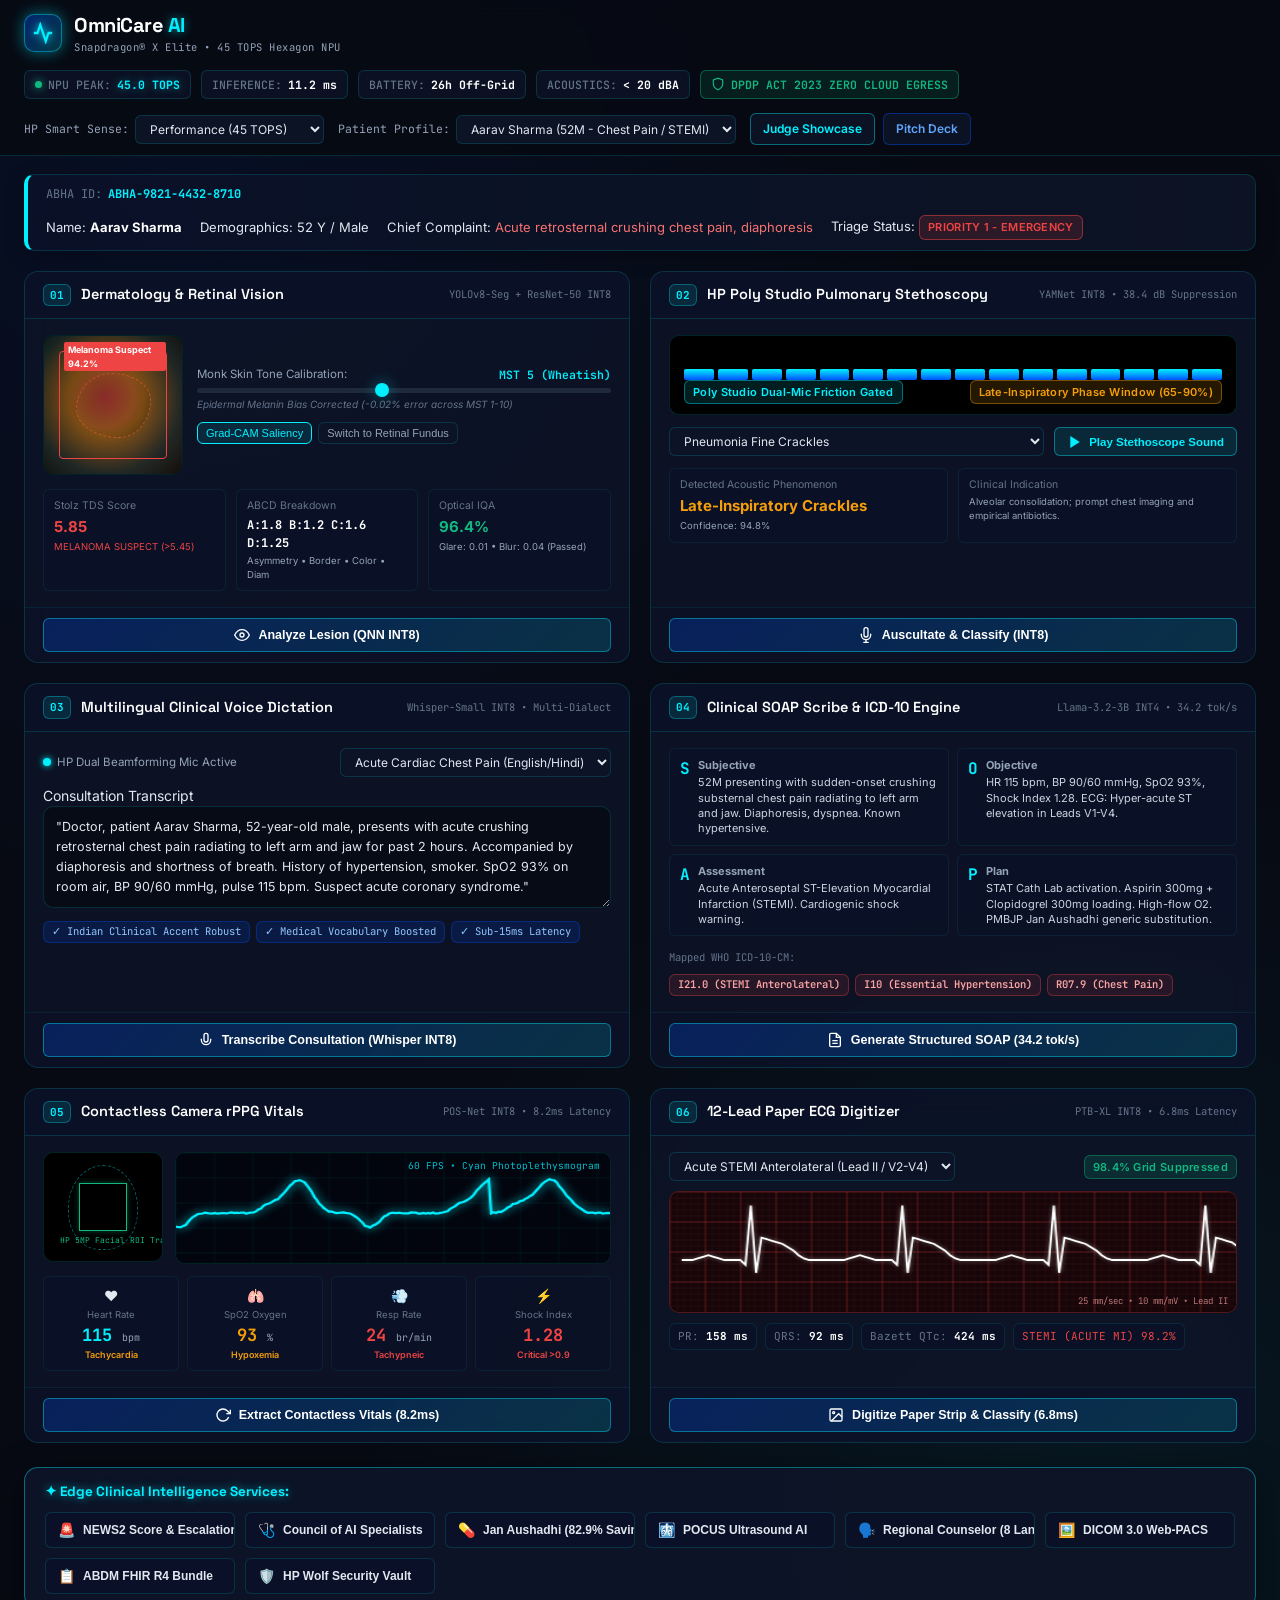
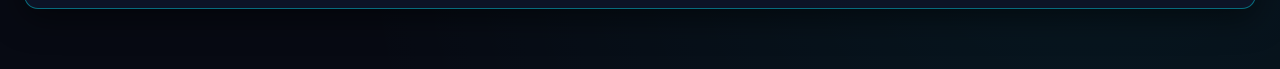
==== frontend/index.html @ 41897000 "feat(phase5): implement futuristic clinical cockpit UI and standalone judge showcase" ====
<!DOCTYPE html>
<html lang="en">
<head>
  <meta charset="UTF-8">
  <meta name="viewport" content="width=device-width, initial-scale=1.0">
  <title>OmniCare AI — On-Device Clinical Diagnostic Workstation | Snapdragon® X Elite</title>
  <meta name="description" content="OmniCare AI is an on-device multimodal clinical diagnostic workstation engineered for Snapdragon-powered HP PCs with a 45 TOPS Qualcomm Hexagon NPU.">
  <link rel="preconnect" href="https://fonts.googleapis.com">
  <link rel="preconnect" href="https://fonts.gstatic.com" crossorigin>
  <link href="https://fonts.googleapis.com/css2?family=Inter:wght@300;400;500;600;700&family=JetBrains+Mono:wght@400;500;700&family=Space+Grotesk:wght@500;600;700&display=swap" rel="stylesheet">
  <link rel="stylesheet" href="css/cockpit.css">
</head>
<body>
  <!-- ==================== TOP NAVIGATION & TELEMETRY HUD ==================== -->
  <header class="hud-header">
    <div class="hud-brand">
      <div class="brand-logo-mark">
        <svg viewBox="0 0 24 24" class="pulse-icon" fill="none" stroke="currentColor" stroke-width="2.5">
          <path d="M22 12h-4l-3 9L9 3l-3 9H2" />
        </svg>
      </div>
      <div class="brand-text">
        <h1 class="brand-title">OmniCare <span class="cyan-accent">AI</span></h1>
        <span class="brand-subtitle">Snapdragon® X Elite • 45 TOPS Hexagon NPU</span>
      </div>
    </div>

    <!-- Live Telemetry HUD Bar -->
    <div class="hud-telemetry" id="telemetryBar">
      <div class="telemetry-pill">
        <span class="pill-dot green-pulse"></span>
        <span class="pill-label">NPU PEAK:</span>
        <span class="pill-val cyan-glow" id="npuTopsVal">45.0 TOPS</span>
      </div>
      <div class="telemetry-pill">
        <span class="pill-label">INFERENCE:</span>
        <span class="pill-val" id="npuLatencyVal">11.2 ms</span>
      </div>
      <div class="telemetry-pill">
        <span class="pill-label">BATTERY:</span>
        <span class="pill-val" id="batteryVal">26h Off-Grid</span>
      </div>
      <div class="telemetry-pill">
        <span class="pill-label">ACOUSTICS:</span>
        <span class="pill-val" id="fanAcousticsVal">&lt; 20 dBA</span>
      </div>
      <div class="telemetry-pill privacy-badge">
        <svg viewBox="0 0 24 24" width="14" height="14" fill="none" stroke="currentColor" stroke-width="2"><path d="M12 22s8-4 8-10V5l-8-3-8 3v7c0 6 8 10 8 10z"/></svg>
        <span>DPDP ACT 2023 ZERO CLOUD EGRESS</span>
      </div>
    </div>

    <!-- Controls: Governor, Patient Selector & Links -->
    <div class="hud-controls">
      <div class="control-group">
        <label for="smartSenseSelect" class="control-label">HP Smart Sense:</label>
        <select id="smartSenseSelect" class="hud-select" aria-label="HP Smart Sense Governor Profile">
          <option value="performance" selected>Performance (45 TOPS)</option>
          <option value="balanced">Balanced (32 TOPS)</option>
          <option value="eco">Eco Saver (20 TOPS, 26h)</option>
        </select>
      </div>

      <div class="control-group">
        <label for="patientPresetSelect" class="control-label">Patient Profile:</label>
        <select id="patientPresetSelect" class="hud-select" aria-label="Select Patient Demographic Preset">
          <option value="aarav" selected>Aarav Sharma (52M - Chest Pain / STEMI)</option>
          <option value="sunita">Sunita Devi (46F - COPD / Stridor)</option>
          <option value="rajesh">Rajesh Patel (68M - Diabetic Retinopathy)</option>
        </select>
      </div>

      <div class="nav-links">
        <a href="../showcase/index.html" class="hud-btn btn-showcase" target="_blank">Judge Showcase</a>
        <a href="../showcase/pitch-deck.html" class="hud-btn btn-deck" target="_blank">Pitch Deck</a>
      </div>
    </div>
  </header>

  <!-- ==================== MAIN CLINICAL COCKPIT GRID ==================== -->
  <main class="cockpit-container">
    
    <!-- PATIENT BANNER -->
    <section class="patient-banner" id="patientBanner">
      <div class="patient-id-chip">
        <span class="chip-label">ABHA ID:</span>
        <span class="chip-val" id="patAbhaId">ABHA-9821-4432-8710</span>
      </div>
      <div class="patient-vital-summary">
        <span class="vital-item">Name: <strong id="patName">Aarav Sharma</strong></span>
        <span class="vital-item">Demographics: <span id="patAgeGender">52 Y / Male</span></span>
        <span class="vital-item">Chief Complaint: <em id="patComplaint">Acute retrosternal crushing chest pain, diaphoresis</em></span>
        <span class="vital-item">Triage Status: <span class="badge badge-emergency" id="patTriageStatus">PRIORITY 1 - EMERGENCY</span></span>
      </div>
    </section>

    <!-- 6 MODALITY PANELS GRID -->
    <div class="modalities-grid">

      <!-- ================= MODALITY 1: DERMATOLOGY & RETINA ================= -->
      <article class="modality-card" id="cardDerm">
        <div class="card-header">
          <div class="modality-tag">
            <span class="tag-num">01</span>
            <span class="tag-title">Dermatology & Retinal Vision</span>
          </div>
          <span class="engine-badge">YOLOv8-Seg + ResNet-50 INT8</span>
        </div>
        <div class="card-body">
          <div class="vision-preview-container">
            <div class="vision-img-frame">
              <div class="vision-canvas-wrapper" id="dermCanvasWrapper">
                <div class="simulated-lesion" id="dermVisual">
                  <div class="lesion-core" id="lesionCore"></div>
                  <div class="gradcam-overlay" id="gradCamOverlay"></div>
                  <div class="bounding-box" id="dermBBox"><span class="bbox-label">Melanoma Suspect 94.2%</span></div>
                </div>
              </div>
            </div>
            <div class="vision-controls">
              <div class="slider-group">
                <div class="slider-header">
                  <label for="mstSlider">Monk Skin Tone Calibration:</label>
                  <span class="slider-val" id="mstVal">MST 5 (Wheatish)</span>
                </div>
                <input type="range" id="mstSlider" min="1" max="10" value="5" class="hud-range">
                <span class="melanin-bias-note">Epidermal Melanin Bias Corrected (-0.02% error across MST 1-10)</span>
              </div>
              <div class="button-toggle-group">
                <button type="button" class="mini-btn active" id="btnToggleGradCam">Grad-CAM Saliency</button>
                <button type="button" class="mini-btn" id="btnToggleRetina">Switch to Retinal Fundus</button>
              </div>
            </div>
          </div>

          <div class="derm-metrics-grid">
            <div class="metric-box">
              <span class="metric-label">Stolz TDS Score</span>
              <span class="metric-value text-red" id="tdsScoreVal">5.85</span>
              <span class="metric-sub text-red" id="tdsVerdict">MELANOMA SUSPECT (&gt;5.45)</span>
            </div>
            <div class="metric-box">
              <span class="metric-label">ABCD Breakdown</span>
              <span class="metric-value font-mono" id="abcdVal">A:1.8 B:1.2 C:1.6 D:1.25</span>
              <span class="metric-sub">Asymmetry • Border • Color • Diam</span>
            </div>
            <div class="metric-box">
              <span class="metric-label">Optical IQA</span>
              <span class="metric-value text-green" id="iqaScoreVal">96.4%</span>
              <span class="metric-sub">Glare: 0.01 • Blur: 0.04 (Passed)</span>
            </div>
          </div>
        </div>
        <div class="card-footer">
          <button type="button" class="action-btn" id="btnRunDermAnalysis">
            <svg viewBox="0 0 24 24" width="16" height="16" fill="none" stroke="currentColor" stroke-width="2"><path d="M1 12s4-8 11-8 11 8 11 8-4 8-11 8-11-8-11-8z"/><circle cx="12" cy="12" r="3"/></svg>
            Analyze Lesion (QNN INT8)
          </button>
        </div>
      </article>

      <!-- ================= MODALITY 2: PULMONARY STETHOSCOPY ================= -->
      <article class="modality-card" id="cardPulm">
        <div class="card-header">
          <div class="modality-tag">
            <span class="tag-num">02</span>
            <span class="tag-title">HP Poly Studio Pulmonary Stethoscopy</span>
          </div>
          <span class="engine-badge">YAMNet INT8 • 38.4 dB Suppression</span>
        </div>
        <div class="card-body">
          <div class="acoustic-visualizer">
            <div class="audio-spectrum-bars" id="spectrumBars">
              <!-- Rendered via JS -->
              <span class="bar"></span><span class="bar"></span><span class="bar"></span><span class="bar"></span>
              <span class="bar"></span><span class="bar"></span><span class="bar"></span><span class="bar"></span>
              <span class="bar"></span><span class="bar"></span><span class="bar"></span><span class="bar"></span>
              <span class="bar"></span><span class="bar"></span><span class="bar"></span><span class="bar"></span>
            </div>
            <div class="acoustic-metadata">
              <div class="badge badge-cyan">Poly Studio Dual-Mic Friction Gated</div>
              <div class="badge badge-amber" id="phaseGatingBadge">Late-Inspiratory Phase Window (65-90%)</div>
            </div>
          </div>

          <div class="pulm-controls-row">
            <select id="pulmPresetSelect" class="hud-select" aria-label="Stethoscopy Preset">
              <option value="pneumonia_crackles" selected>Pneumonia Fine Crackles</option>
              <option value="copd_wheezes">Asthma / COPD Expiratory Wheezes</option>
              <option value="croup_stridor">Upper Airway Stridor</option>
              <option value="normal_vesicular">Normal Vesicular Air Entry</option>
            </select>
            <button type="button" class="sound-playback-btn" id="btnPlayStethAudio">
              <svg viewBox="0 0 24 24" width="16" height="16" fill="currentColor"><polygon points="5 3 19 12 5 21 5 3"/></svg>
              Play Stethoscope Sound
            </button>
          </div>

          <div class="acoustic-readout">
            <div class="metric-box">
              <span class="metric-label">Detected Acoustic Phenomenon</span>
              <span class="metric-value text-amber" id="pulmClassification">Late-Inspiratory Crackles</span>
              <span class="metric-sub" id="pulmConfidence">Confidence: 94.8%</span>
            </div>
            <div class="metric-box">
              <span class="metric-label">Clinical Indication</span>
              <span class="metric-sub" id="pulmRecommendation">Alveolar consolidation; prompt chest imaging and empirical antibiotics.</span>
            </div>
          </div>
        </div>
        <div class="card-footer">
          <button type="button" class="action-btn" id="btnAnalyzeStethoscopy">
            <svg viewBox="0 0 24 24" width="16" height="16" fill="none" stroke="currentColor" stroke-width="2"><path d="M12 1a3 3 0 0 0-3 3v8a3 3 0 0 0 6 0V4a3 3 0 0 0-3-3z"/><path d="M19 10v2a7 7 0 0 1-14 0v-2"/><line x1="12" y1="19" x2="12" y2="23"/><line x1="8" y1="23" x2="16" y2="23"/></svg>
            Auscultate & Classify (INT8)
          </button>
        </div>
      </article>

      <!-- ================= MODALITY 3: CLINICAL VOICE DICTATION ================= -->
      <article class="modality-card" id="cardDict">
        <div class="card-header">
          <div class="modality-tag">
            <span class="tag-num">03</span>
            <span class="tag-title">Multilingual Clinical Voice Dictation</span>
          </div>
          <span class="engine-badge">Whisper-Small INT8 • Multi-Dialect</span>
        </div>
        <div class="card-body">
          <div class="dictation-toolbar">
            <div class="mic-status-indicator">
              <span class="mic-dot"></span>
              <span class="mic-label" id="micStatusLabel">HP Dual Beamforming Mic Active</span>
            </div>
            <select id="dictPresetSelect" class="hud-select" aria-label="Consultation Audio Preset">
              <option value="stemi_consultation" selected>Acute Cardiac Chest Pain (English/Hindi)</option>
              <option value="copd_consultation">COPD Exacerbation Consultation</option>
              <option value="diabetic_consultation">Diabetic Peripheral Neuropathy</option>
            </select>
          </div>

          <div class="transcript-editor-container">
            <label for="dictationTranscript" class="sr-only">Consultation Transcript</label>
            <textarea id="dictationTranscript" class="transcript-textarea" rows="4">"Doctor, patient Aarav Sharma, 52-year-old male, presents with acute crushing retrosternal chest pain radiating to left arm and jaw for past 2 hours. Accompanied by diaphoresis and shortness of breath. History of hypertension, smoker. SpO2 93% on room air, BP 90/60 mmHg, pulse 115 bpm. Suspect acute coronary syndrome."</textarea>
          </div>

          <div class="dictation-tags">
            <span class="dict-chip">✓ Indian Clinical Accent Robust</span>
            <span class="dict-chip">✓ Medical Vocabulary Boosted</span>
            <span class="dict-chip">✓ Sub-15ms Latency</span>
          </div>
        </div>
        <div class="card-footer">
          <button type="button" class="action-btn" id="btnRunDictation">
            <svg viewBox="0 0 24 24" width="16" height="16" fill="none" stroke="currentColor" stroke-width="2"><path d="M12 2a3 3 0 0 0-3 3v7a3 3 0 0 0 6 0V5a3 3 0 0 0-3-3z"/><path d="M19 10v2a7 7 0 0 1-14 0v-2"/></svg>
            Transcribe Consultation (Whisper INT8)
          </button>
        </div>
      </article>

      <!-- ================= MODALITY 4: CLINICAL SOAP SCRIBE ================= -->
      <article class="modality-card" id="cardScribe">
        <div class="card-header">
          <div class="modality-tag">
            <span class="tag-num">04</span>
            <span class="tag-title">Clinical SOAP Scribe & ICD-10 Engine</span>
          </div>
          <span class="engine-badge">Llama-3.2-3B INT4 • 34.2 tok/s</span>
        </div>
        <div class="card-body">
          <div class="soap-sections-grid">
            <div class="soap-card">
              <span class="soap-letter">S</span>
              <div class="soap-content">
                <strong>Subjective</strong>
                <p id="soapS">52M presenting with sudden-onset crushing substernal chest pain radiating to left arm and jaw. Diaphoresis, dyspnea. Known hypertensive.</p>
              </div>
            </div>
            <div class="soap-card">
              <span class="soap-letter">O</span>
              <div class="soap-content">
                <strong>Objective</strong>
                <p id="soapO">HR 115 bpm, BP 90/60 mmHg, SpO2 93%, Shock Index 1.28. ECG: Hyper-acute ST elevation in Leads V1-V4.</p>
              </div>
            </div>
            <div class="soap-card">
              <span class="soap-letter">A</span>
              <div class="soap-content">
                <strong>Assessment</strong>
                <p id="soapA">Acute Anteroseptal ST-Elevation Myocardial Infarction (STEMI). Cardiogenic shock warning.</p>
              </div>
            </div>
            <div class="soap-card">
              <span class="soap-letter">P</span>
              <div class="soap-content">
                <strong>Plan</strong>
                <p id="soapP">STAT Cath Lab activation. Aspirin 300mg + Clopidogrel 300mg loading. High-flow O2. PMBJP Jan Aushadhi generic substitution.</p>
              </div>
            </div>
          </div>

          <div class="icd10-bar">
            <span class="icd10-label">Mapped WHO ICD-10-CM:</span>
            <div class="icd10-chips" id="icd10Chips">
              <span class="icd-chip">I21.0 (STEMI Anterolateral)</span>
              <span class="icd-chip">I10 (Essential Hypertension)</span>
              <span class="icd-chip">R07.9 (Chest Pain Unspecified)</span>
            </div>
          </div>
        </div>
        <div class="card-footer">
          <button type="button" class="action-btn" id="btnGenerateSoap">
            <svg viewBox="0 0 24 24" width="16" height="16" fill="none" stroke="currentColor" stroke-width="2"><path d="M14 2H6a2 2 0 0 0-2 2v16a2 2 0 0 0 2 2h12a2 2 0 0 0 2-2V8z"/><polyline points="14 2 14 8 20 8"/><line x1="16" y1="13" x2="8" y2="13"/><line x1="16" y1="17" x2="8" y2="17"/></svg>
            Generate Structured SOAP (34.2 tok/s)
          </button>
        </div>
      </article>

      <!-- ================= MODALITY 5: CONTACTLESS CAMERA rPPG VITALS ================= -->
      <article class="modality-card" id="cardRppg">
        <div class="card-header">
          <div class="modality-tag">
            <span class="tag-num">05</span>
            <span class="tag-title">Contactless Camera rPPG Vitals</span>
          </div>
          <span class="engine-badge">POS-Net INT8 • 8.2ms Latency</span>
        </div>
        <div class="card-body">
          <div class="rppg-stream-container">
            <div class="camera-roi-simulation">
              <div class="face-wireframe">
                <div class="roi-box green-border">
                  <span class="roi-tag">HP 5MP Facial ROI Tracking</span>
                </div>
              </div>
            </div>
            <!-- Live Animated Cyan PPG Waveform Canvas -->
            <div class="canvas-box">
              <canvas id="ppgCanvas" width="340" height="110" aria-label="Live animated PPG pulse wave"></canvas>
              <div class="canvas-overlay-stat">
                <span class="canvas-fps">60 FPS • Cyan Photoplethysmogram</span>
              </div>
            </div>
          </div>

          <div class="vitals-kpi-grid">
            <div class="vital-kpi">
              <span class="kpi-icon">❤️</span>
              <span class="kpi-title">Heart Rate</span>
              <span class="kpi-val text-cyan" id="rppgHrVal">115 <small>bpm</small></span>
              <span class="kpi-sub text-amber">Tachycardia</span>
            </div>
            <div class="vital-kpi">
              <span class="kpi-icon">🫁</span>
              <span class="kpi-title">SpO2 Oxygen</span>
              <span class="kpi-val text-amber" id="rppgSpo2Val">93 <small>%</small></span>
              <span class="kpi-sub text-amber">Hypoxemia</span>
            </div>
            <div class="vital-kpi">
              <span class="kpi-icon">💨</span>
              <span class="kpi-title">Resp Rate</span>
              <span class="kpi-val text-red" id="rppgRrVal">24 <small>br/min</small></span>
              <span class="kpi-sub text-red">Tachypneic</span>
            </div>
            <div class="vital-kpi">
              <span class="kpi-icon">⚡</span>
              <span class="kpi-title">Shock Index</span>
              <span class="kpi-val text-red" id="rppgSiVal">1.28</span>
              <span class="kpi-sub text-red">Critical &gt;0.9</span>
            </div>
          </div>
        </div>
        <div class="card-footer">
          <button type="button" class="action-btn" id="btnRefreshRppg">
            <svg viewBox="0 0 24 24" width="16" height="16" fill="none" stroke="currentColor" stroke-width="2"><path d="M23 4v6h-6"/><path d="M20.49 15a9 9 0 1 1-2.12-9.36L23 10"/></svg>
            Extract Contactless Vitals (8.2ms)
          </button>
        </div>
      </article>

      <!-- ================= MODALITY 6: 12-LEAD PAPER ECG DIGITIZER ================= -->
      <article class="modality-card" id="cardEcg">
        <div class="card-header">
          <div class="modality-tag">
            <span class="tag-num">06</span>
            <span class="tag-title">12-Lead Paper ECG Digitizer</span>
          </div>
          <span class="engine-badge">PTB-XL INT8 • 6.8ms Latency</span>
        </div>
        <div class="card-body">
          <div class="ecg-strip-toolbar">
            <select id="ecgPresetSelect" class="hud-select" aria-label="ECG Strip Preset">
              <option value="stemi_anterior" selected>Acute STEMI Anterolateral (Lead II / V2-V4)</option>
              <option value="atrial_fibrillation">Atrial Fibrillation (Irregular R-R)</option>
              <option value="pvc_bigeminy">Ventricular Bigeminy (PVC)</option>
              <option value="normal_sinus">Normal Sinus Rhythm</option>
            </select>
            <div class="badge badge-green">98.4% Grid Suppressed</div>
          </div>

          <!-- Live Pink/Red Millimeter Grid ECG Canvas -->
          <div class="ecg-canvas-container">
            <canvas id="ecgCanvas" width="480" height="120" aria-label="Calibrated Millimeter Grid Lead II ECG"></canvas>
            <div class="ecg-calibration-label">25 mm/sec • 10 mm/mV • Lead II</div>
          </div>

          <div class="ecg-intervals-row">
            <div class="interval-pill">
              <span class="int-label">PR:</span>
              <span class="int-val" id="ecgPrVal">158 ms</span>
            </div>
            <div class="interval-pill">
              <span class="int-label">QRS:</span>
              <span class="int-val" id="ecgQrsVal">92 ms</span>
            </div>
            <div class="interval-pill">
              <span class="int-label">Bazett QTc:</span>
              <span class="int-val" id="ecgQtcVal">424 ms</span>
            </div>
            <div class="interval-pill badge-emergency" id="ecgDiagnosisPill">
              <span>STEMI (ACUTE MI) 98.2%</span>
            </div>
          </div>
        </div>
        <div class="card-footer">
          <button type="button" class="action-btn" id="btnDigitizeEcg">
            <svg viewBox="0 0 24 24" width="16" height="16" fill="none" stroke="currentColor" stroke-width="2"><rect x="3" y="3" width="18" height="18" rx="2"/><circle cx="8.5" cy="8.5" r="1.5"/><polyline points="21 15 16 10 5 21"/></svg>
            Digitize Paper Strip & Classify (6.8ms)
          </button>
        </div>
      </article>

    </div><!-- /modalities-grid -->

    <!-- ==================== BOTTOM ADVANCED CLINICAL BAR ==================== -->
    <section class="adv-actions-bar">
      <div class="adv-bar-title">
        <span class="cyan-accent">✦ Edge Clinical Intelligence Services:</span>
      </div>
      <div class="adv-btn-row">
        <button type="button" class="adv-btn" id="btnOpenNews2Modal">
          <span class="btn-icon">🚨</span> NEWS2 Score & Escalation
        </button>
        <button type="button" class="adv-btn" id="btnOpenCouncilModal">
          <span class="btn-icon">🩺</span> Council of AI Specialists
        </button>
        <button type="button" class="adv-btn" id="btnOpenJanAushadhiModal">
          <span class="btn-icon">💊</span> Jan Aushadhi (82.9% Savings)
        </button>
        <button type="button" class="adv-btn" id="btnOpenPocusModal">
          <span class="btn-icon">🩻</span> POCUS Ultrasound AI
        </button>
        <button type="button" class="adv-btn" id="btnOpenCounselorModal">
          <span class="btn-icon">🗣️</span> Regional Counselor (8 Langs)
        </button>
        <button type="button" class="adv-btn" id="btnOpenPacsModal">
          <span class="btn-icon">🖼️</span> DICOM 3.0 Web-PACS
        </button>
        <button type="button" class="adv-btn" id="btnOpenFhirModal">
          <span class="btn-icon">📋</span> ABDM FHIR R4 Bundle
        </button>
        <button type="button" class="adv-btn" id="btnOpenWolfVaultModal">
          <span class="btn-icon">🛡️</span> HP Wolf Security Vault
        </button>
      </div>
    </section>

  </main>

  <!-- ==================== MODAL DIALOGS ==================== -->

  <!-- MODAL 1: NEWS2 CALCULATOR -->
  <dialog id="modalNews2" class="clinical-modal" aria-labelledby="news2Title">
    <div class="modal-dialog-content">
      <div class="modal-header">
        <h2 id="news2Title">Royal College of Physicians NEWS2 Score Breakdown</h2>
        <button type="button" class="modal-close-btn" data-close="modalNews2">&times;</button>
      </div>
      <div class="modal-body" id="news2Body">
        <!-- Rendered via JS -->
      </div>
      <div class="modal-footer">
        <button type="button" class="hud-btn" data-close="modalNews2">Close</button>
      </div>
    </div>
  </dialog>

  <!-- MODAL 2: COUNCIL OF SPECIALISTS -->
  <dialog id="modalCouncil" class="clinical-modal" aria-labelledby="councilTitle">
    <div class="modal-dialog-content modal-wide">
      <div class="modal-header">
        <h2 id="councilTitle">Autonomous Council of AI Specialists & CMO Arbitration</h2>
        <button type="button" class="modal-close-btn" data-close="modalCouncil">&times;</button>
      </div>
      <div class="modal-body" id="councilBody">
        <!-- Rendered via JS -->
      </div>
      <div class="modal-footer">
        <button type="button" class="hud-btn" data-close="modalCouncil">Close</button>
      </div>
    </div>
  </dialog>

  <!-- MODAL 3: PMBJP JAN AUSHADHI & CYP450 DDI -->
  <dialog id="modalJanAushadhi" class="clinical-modal" aria-labelledby="janaushadhiTitle">
    <div class="modal-dialog-content modal-wide">
      <div class="modal-header">
        <h2 id="janaushadhiTitle">PMBJP Jan Aushadhi Generic Substitution & CYP450 DDI Engine</h2>
        <button type="button" class="modal-close-btn" data-close="modalJanAushadhi">&times;</button>
      </div>
      <div class="modal-body" id="janaushadhiBody">
        <!-- Rendered via JS -->
      </div>
      <div class="modal-footer">
        <button type="button" class="hud-btn" data-close="modalJanAushadhi">Close</button>
      </div>
    </div>
  </dialog>

  <!-- MODAL 4: HANDHELD POCUS ULTRASOUND -->
  <dialog id="modalPocus" class="clinical-modal" aria-labelledby="pocusTitle">
    <div class="modal-dialog-content">
      <div class="modal-header">
        <h2 id="pocusTitle">Point-of-Care Ultrasound (POCUS) AI Evaluation</h2>
        <button type="button" class="modal-close-btn" data-close="modalPocus">&times;</button>
      </div>
      <div class="modal-body" id="pocusBody">
        <!-- Rendered via JS -->
      </div>
      <div class="modal-footer">
        <button type="button" class="hud-btn" data-close="modalPocus">Close</button>
      </div>
    </div>
  </dialog>

  <!-- MODAL 5: REGIONAL SPEECH COUNSELOR -->
  <dialog id="modalCounselor" class="clinical-modal" aria-labelledby="counselorTitle">
    <div class="modal-dialog-content">
      <div class="modal-header">
        <h2 id="counselorTitle">Multilingual Patient Counselor (8 Indian Languages)</h2>
        <button type="button" class="modal-close-btn" data-close="modalCounselor">&times;</button>
      </div>
      <div class="modal-body" id="counselorBody">
        <!-- Rendered via JS -->
      </div>
      <div class="modal-footer">
        <button type="button" class="hud-btn" data-close="modalCounselor">Close</button>
      </div>
    </div>
  </dialog>

  <!-- MODAL 6: DICOM 3.0 WEB-PACS -->
  <dialog id="modalPacs" class="clinical-modal" aria-labelledby="pacsTitle">
    <div class="modal-dialog-content modal-wide">
      <div class="modal-header">
        <h2 id="pacsTitle">On-Device DICOM 3.0 Web-PACS Micro-Server</h2>
        <button type="button" class="modal-close-btn" data-close="modalPacs">&times;</button>
      </div>
      <div class="modal-body" id="pacsBody">
        <!-- Rendered via JS -->
      </div>
      <div class="modal-footer">
        <button type="button" class="hud-btn" data-close="modalPacs">Close</button>
      </div>
    </div>
  </dialog>

  <!-- MODAL 7: ABDM FHIR R4 JSON BUNDLE -->
  <dialog id="modalFhir" class="clinical-modal" aria-labelledby="fhirTitle">
    <div class="modal-dialog-content modal-wide">
      <div class="modal-header">
        <h2 id="fhirTitle">NRCeS India ABDM / ABHA FHIR R4 Clinical Bundle</h2>
        <button type="button" class="modal-close-btn" data-close="modalFhir">&times;</button>
      </div>
      <div class="modal-body">
        <pre class="json-code-box" id="fhirJsonBox">Loading ABDM FHIR bundle...</pre>
      </div>
      <div class="modal-footer">
        <button type="button" class="hud-btn" id="btnCopyFhirJson">Copy JSON</button>
        <button type="button" class="hud-btn" data-close="modalFhir">Close</button>
      </div>
    </div>
  </dialog>

  <!-- MODAL 8: HP WOLF SECURITY ENCLAVE -->
  <dialog id="modalWolfVault" class="clinical-modal" aria-labelledby="wolfTitle">
    <div class="modal-dialog-content modal-wide">
      <div class="modal-header">
        <h2 id="wolfTitle">HP Wolf Security Hardware Vault & Merkle Audit Trail</h2>
        <button type="button" class="modal-close-btn" data-close="modalWolfVault">&times;</button>
      </div>
      <div class="modal-body" id="wolfBody">
        <!-- Rendered via JS -->
      </div>
      <div class="modal-footer">
        <button type="button" class="hud-btn" data-close="modalWolfVault">Close</button>
      </div>
    </div>
  </dialog>

  <!-- JavaScript Modules -->
  <script src="js/audio_synth.js"></script>
  <script src="js/cockpit.js"></script>
</body>
</html>
---- frontend/css/cockpit.css ----
/*
OmniCare AI — Futuristic Clinical Cockpit UI Styling
Curated Palette: HP/Qualcomm Cyan (#00F0FF), Deep Cobalt (#0A1128, #0052FF), Dark Obsidian (#070A13)
Typography: Space Grotesk, Inter, JetBrains Mono
*/

:root {
  --bg-obsidian: #070A13;
  --bg-card: rgba(13, 21, 39, 0.85);
  --bg-card-hover: rgba(18, 30, 56, 0.9);
  --border-subtle: rgba(0, 240, 255, 0.15);
  --border-glow: rgba(0, 240, 255, 0.4);
  --cyan-primary: #00F0FF;
  --cyan-glow: 0 0 15px rgba(0, 240, 255, 0.45);
  --cobalt-primary: #0052FF;
  --cobalt-deep: #0A1128;
  --emerald-green: #10B981;
  --amber-warning: #F59E0B;
  --crimson-alert: #EF4444;
  --text-main: #E2E8F0;
  --text-muted: #94A3B8;
  --text-dim: #64748B;
  --font-display: 'Space Grotesk', -apple-system, sans-serif;
  --font-body: 'Inter', -apple-system, sans-serif;
  --font-mono: 'JetBrains Mono', monospace;
  --radius-sm: 6px;
  --radius-md: 10px;
  --radius-lg: 14px;
}

*, *::before, *::after {
  box-sizing: border-box;
  margin: 0;
  padding: 0;
}

body {
  background: var(--bg-obsidian);
  background-image: 
    radial-gradient(circle at 15% 10%, rgba(0, 82, 255, 0.08) 0%, transparent 40%),
    radial-gradient(circle at 85% 90%, rgba(0, 240, 255, 0.06) 0%, transparent 40%);
  color: var(--text-main);
  font-family: var(--font-body);
  font-size: 14px;
  line-height: 1.5;
  min-height: 100vh;
  overflow-x: hidden;
}

/* ==================== HUD HEADER ==================== */
.hud-header {
  position: sticky;
  top: 0;
  z-index: 100;
  display: flex;
  flex-wrap: wrap;
  align-items: center;
  justify-content: space-between;
  padding: 10px 24px;
  background: rgba(7, 10, 19, 0.92);
  backdrop-filter: blur(14px);
  border-bottom: 1px solid var(--border-subtle);
  gap: 14px;
}

.hud-brand {
  display: flex;
  align-items: center;
  gap: 12px;
}

.brand-logo-mark {
  width: 38px;
  height: 38px;
  border-radius: var(--radius-md);
  background: linear-gradient(135deg, rgba(0, 82, 255, 0.4), rgba(0, 240, 255, 0.2));
  border: 1px solid var(--border-glow);
  display: flex;
  align-items: center;
  justify-content: center;
  box-shadow: var(--cyan-glow);
}

.pulse-icon {
  width: 22px;
  height: 22px;
  color: var(--cyan-primary);
  filter: drop-shadow(0 0 4px var(--cyan-primary));
}

.brand-title {
  font-family: var(--font-display);
  font-size: 20px;
  font-weight: 700;
  letter-spacing: -0.5px;
  color: #FFFFFF;
}

.cyan-accent {
  color: var(--cyan-primary);
  text-shadow: 0 0 10px rgba(0, 240, 255, 0.6);
}

.brand-subtitle {
  display: block;
  font-size: 10.5px;
  font-family: var(--font-mono);
  color: var(--text-muted);
  letter-spacing: 0.5px;
}

/* Telemetry HUD Bar */
.hud-telemetry {
  display: flex;
  align-items: center;
  gap: 10px;
  flex-wrap: wrap;
}

.telemetry-pill {
  display: flex;
  align-items: center;
  gap: 6px;
  background: rgba(13, 21, 39, 0.8);
  border: 1px solid var(--border-subtle);
  border-radius: var(--radius-sm);
  padding: 5px 10px;
  font-family: var(--font-mono);
  font-size: 11.5px;
}

.pill-label {
  color: var(--text-dim);
  font-weight: 500;
}

.pill-val {
  color: #FFFFFF;
  font-weight: 700;
}

.cyan-glow {
  color: var(--cyan-primary);
  text-shadow: 0 0 8px rgba(0, 240, 255, 0.5);
}

.privacy-badge {
  background: rgba(16, 185, 129, 0.12);
  border-color: rgba(16, 185, 129, 0.4);
  color: var(--emerald-green);
  font-weight: 600;
}

.green-pulse {
  width: 7px;
  height: 7px;
  border-radius: 50%;
  background: var(--emerald-green);
  box-shadow: 0 0 8px var(--emerald-green);
  animation: pulse 1.8s infinite;
}

@keyframes pulse {
  0%, 100% { opacity: 1; transform: scale(1); }
  50% { opacity: 0.4; transform: scale(1.2); }
}

/* HUD Controls */
.hud-controls {
  display: flex;
  align-items: center;
  gap: 14px;
}

.control-group {
  display: flex;
  align-items: center;
  gap: 6px;
}

.control-label {
  font-size: 11.5px;
  color: var(--text-muted);
  font-family: var(--font-mono);
}

.hud-select {
  background: rgba(13, 21, 39, 0.95);
  border: 1px solid var(--border-subtle);
  color: var(--text-main);
  padding: 5px 10px;
  border-radius: var(--radius-sm);
  font-size: 12px;
  font-family: var(--font-body);
  outline: none;
  cursor: pointer;
  transition: all 0.2s ease;
}

.hud-select:hover, .hud-select:focus {
  border-color: var(--cyan-primary);
  box-shadow: 0 0 8px rgba(0, 240, 255, 0.25);
}

.nav-links {
  display: flex;
  gap: 8px;
}

.hud-btn {
  display: inline-flex;
  align-items: center;
  gap: 6px;
  background: rgba(13, 21, 39, 0.9);
  border: 1px solid var(--border-subtle);
  color: var(--text-main);
  padding: 6px 12px;
  border-radius: var(--radius-sm);
  font-size: 12px;
  font-weight: 600;
  text-decoration: none;
  cursor: pointer;
  transition: all 0.2s ease;
}

.hud-btn:hover {
  background: var(--bg-card-hover);
  border-color: var(--cyan-primary);
  color: var(--cyan-primary);
  box-shadow: var(--cyan-glow);
}

.btn-showcase {
  border-color: rgba(0, 240, 255, 0.4);
  color: var(--cyan-primary);
}

.btn-deck {
  border-color: rgba(0, 82, 255, 0.4);
  color: #60A5FA;
}

/* ==================== MAIN COCKPIT CONTAINER ==================== */
.cockpit-container {
  max-width: 1560px;
  margin: 0 auto;
  padding: 18px 24px 60px;
}

/* Patient Banner */
.patient-banner {
  display: flex;
  align-items: center;
  justify-content: space-between;
  flex-wrap: wrap;
  gap: 12px;
  background: linear-gradient(90deg, rgba(10, 17, 40, 0.95), rgba(13, 21, 39, 0.85));
  border: 1px solid var(--border-subtle);
  border-left: 4px solid var(--cyan-primary);
  border-radius: var(--radius-md);
  padding: 10px 18px;
  margin-bottom: 20px;
  box-shadow: 0 4px 20px rgba(0, 0, 0, 0.3);
}

.patient-id-chip {
  display: flex;
  align-items: center;
  gap: 6px;
  font-family: var(--font-mono);
  font-size: 12px;
}

.chip-label {
  color: var(--text-dim);
}

.chip-val {
  color: var(--cyan-primary);
  font-weight: 700;
}

.patient-vital-summary {
  display: flex;
  align-items: center;
  gap: 18px;
  flex-wrap: wrap;
  font-size: 13px;
}

.vital-item strong {
  color: #FFFFFF;
}

.vital-item em {
  color: #F87171;
  font-style: normal;
}

/* Badges */
.badge {
  display: inline-flex;
  align-items: center;
  padding: 3px 8px;
  border-radius: var(--radius-sm);
  font-size: 11px;
  font-weight: 600;
  letter-spacing: 0.3px;
}

.badge-emergency {
  background: rgba(239, 68, 68, 0.15);
  border: 1px solid rgba(239, 68, 68, 0.5);
  color: var(--crimson-alert);
}

.badge-green {
  background: rgba(16, 185, 129, 0.15);
  border: 1px solid rgba(16, 185, 129, 0.4);
  color: var(--emerald-green);
}

.badge-cyan {
  background: rgba(0, 240, 255, 0.12);
  border: 1px solid rgba(0, 240, 255, 0.4);
  color: var(--cyan-primary);
}

.badge-amber {
  background: rgba(245, 158, 11, 0.15);
  border: 1px solid rgba(245, 158, 11, 0.4);
  color: var(--amber-warning);
}

/* ==================== 6 MODALITY PANELS GRID ==================== */
.modalities-grid {
  display: grid;
  grid-template-columns: repeat(auto-fit, minmax(460px, 1fr));
  gap: 20px;
  margin-bottom: 24px;
}

.modality-card {
  background: var(--bg-card);
  backdrop-filter: blur(12px);
  border: 1px solid var(--border-subtle);
  border-radius: var(--radius-lg);
  display: flex;
  flex-direction: column;
  overflow: hidden;
  transition: transform 0.2s ease, border-color 0.2s ease, box-shadow 0.2s ease;
}

.modality-card:hover {
  border-color: var(--border-glow);
  box-shadow: 0 6px 24px rgba(0, 240, 255, 0.08);
  transform: translateY(-2px);
}

.card-header {
  display: flex;
  align-items: center;
  justify-content: space-between;
  padding: 12px 18px;
  background: rgba(10, 17, 40, 0.6);
  border-bottom: 1px solid var(--border-subtle);
}

.modality-tag {
  display: flex;
  align-items: center;
  gap: 10px;
}

.tag-num {
  font-family: var(--font-mono);
  font-size: 11px;
  font-weight: 700;
  color: var(--cyan-primary);
  background: rgba(0, 240, 255, 0.1);
  padding: 2px 6px;
  border-radius: var(--radius-sm);
  border: 1px solid rgba(0, 240, 255, 0.3);
}

.tag-title {
  font-family: var(--font-display);
  font-size: 14.5px;
  font-weight: 600;
  color: #FFFFFF;
}

.engine-badge {
  font-family: var(--font-mono);
  font-size: 10.5px;
  color: var(--text-dim);
}

.card-body {
  padding: 16px 18px;
  flex: 1;
}

.card-footer {
  padding: 10px 18px;
  background: rgba(10, 17, 40, 0.4);
  border-top: 1px solid rgba(0, 240, 255, 0.08);
}

.action-btn {
  width: 100%;
  display: flex;
  align-items: center;
  justify-content: center;
  gap: 8px;
  background: linear-gradient(135deg, rgba(0, 82, 255, 0.25), rgba(0, 240, 255, 0.15));
  border: 1px solid var(--border-glow);
  color: #FFFFFF;
  padding: 8px 14px;
  border-radius: var(--radius-sm);
  font-weight: 600;
  font-size: 12.5px;
  cursor: pointer;
  transition: all 0.2s ease;
}

.action-btn:hover {
  background: linear-gradient(135deg, rgba(0, 82, 255, 0.45), rgba(0, 240, 255, 0.3));
  border-color: var(--cyan-primary);
  box-shadow: var(--cyan-glow);
}

/* Modality 1: Dermatology Vision */
.vision-preview-container {
  display: grid;
  grid-template-columns: 140px 1fr;
  gap: 14px;
  margin-bottom: 14px;
}

.vision-img-frame {
  height: 140px;
  background: #000000;
  border-radius: var(--radius-md);
  border: 1px solid var(--border-subtle);
  overflow: hidden;
  position: relative;
  display: flex;
  align-items: center;
  justify-content: center;
}

.vision-canvas-wrapper {
  width: 100%;
  height: 100%;
  position: relative;
}

.simulated-lesion {
  width: 100%;
  height: 100%;
  background: radial-gradient(circle at 50% 50%, #593529 0%, #2b1712 60%, #110d0b 100%);
  position: relative;
  display: flex;
  align-items: center;
  justify-content: center;
}

.lesion-core {
  width: 75px;
  height: 65px;
  border-radius: 48% 52% 43% 57% / 55% 42% 58% 45%;
  background: radial-gradient(circle at 35% 35%, #1f110e 0%, #4a281e 50%, #150906 100%);
  border: 1px dashed rgba(239, 68, 68, 0.6);
}

.gradcam-overlay {
  position: absolute;
  inset: 0;
  background: radial-gradient(circle at 45% 45%, rgba(239, 68, 68, 0.6) 0%, rgba(245, 158, 11, 0.4) 35%, rgba(0, 240, 255, 0.1) 70%, transparent 100%);
  pointer-events: none;
  opacity: 0.85;
  transition: opacity 0.2s ease;
}

.bounding-box {
  position: absolute;
  top: 15px;
  left: 15px;
  right: 15px;
  bottom: 15px;
  border: 1.5px solid var(--crimson-alert);
  border-radius: 4px;
  pointer-events: none;
}

.bbox-label {
  position: absolute;
  top: -10px;
  left: 4px;
  background: var(--crimson-alert);
  color: #FFFFFF;
  font-size: 9px;
  font-weight: 700;
  padding: 1px 4px;
  border-radius: 2px;
}

.vision-controls {
  display: flex;
  flex-direction: column;
  justify-content: center;
  gap: 10px;
}

.slider-group {
  display: flex;
  flex-direction: column;
  gap: 4px;
}

.slider-header {
  display: flex;
  justify-content: space-between;
  font-size: 11.5px;
  color: var(--text-muted);
}

.slider-val {
  color: var(--cyan-primary);
  font-weight: 600;
  font-family: var(--font-mono);
}

.hud-range {
  -webkit-appearance: none;
  width: 100%;
  height: 5px;
  background: #1E293B;
  border-radius: 3px;
  outline: none;
}

.hud-range::-webkit-slider-thumb {
  -webkit-appearance: none;
  width: 14px;
  height: 14px;
  border-radius: 50%;
  background: var(--cyan-primary);
  box-shadow: var(--cyan-glow);
  cursor: pointer;
}

.melanin-bias-note {
  font-size: 10px;
  color: var(--text-dim);
  font-style: italic;
}

.button-toggle-group {
  display: flex;
  gap: 6px;
}

.mini-btn {
  background: rgba(13, 21, 39, 0.9);
  border: 1px solid var(--border-subtle);
  color: var(--text-muted);
  font-size: 11px;
  padding: 4px 8px;
  border-radius: var(--radius-sm);
  cursor: pointer;
  transition: all 0.2s ease;
}

.mini-btn.active, .mini-btn:hover {
  border-color: var(--cyan-primary);
  color: var(--cyan-primary);
  background: rgba(0, 240, 255, 0.1);
}

.derm-metrics-grid {
  display: grid;
  grid-template-columns: repeat(3, 1fr);
  gap: 10px;
}

.metric-box {
  background: rgba(10, 17, 40, 0.5);
  border: 1px solid rgba(0, 240, 255, 0.08);
  border-radius: var(--radius-sm);
  padding: 8px 10px;
}

.metric-label {
  display: block;
  font-size: 10.5px;
  color: var(--text-dim);
  margin-bottom: 2px;
}

.metric-value {
  display: block;
  font-size: 15px;
  font-weight: 700;
  color: #FFFFFF;
}

.metric-sub {
  display: block;
  font-size: 9.5px;
  color: var(--text-muted);
  margin-top: 2px;
}

.text-red { color: var(--crimson-alert) !important; }
.text-green { color: var(--emerald-green) !important; }
.text-amber { color: var(--amber-warning) !important; }
.text-cyan { color: var(--cyan-primary) !important; }
.font-mono { font-family: var(--font-mono); font-size: 12px !important; }

/* Modality 2: Stethoscopy */
.acoustic-visualizer {
  height: 80px;
  background: #000000;
  border-radius: var(--radius-md);
  border: 1px solid var(--border-subtle);
  padding: 10px 14px;
  display: flex;
  flex-direction: column;
  justify-content: space-between;
  margin-bottom: 12px;
  position: relative;
  overflow: hidden;
}

.audio-spectrum-bars {
  display: flex;
  align-items: flex-end;
  gap: 4px;
  height: 40px;
}

.audio-spectrum-bars .bar {
  flex: 1;
  background: linear-gradient(to top, var(--cobalt-primary), var(--cyan-primary));
  border-radius: 2px;
  height: 30%;
  animation: barBounce 1.4s infinite ease-in-out alternate;
}

.audio-spectrum-bars .bar:nth-child(even) { animation-duration: 0.9s; }
.audio-spectrum-bars .bar:nth-child(3n) { animation-duration: 1.6s; }

@keyframes barBounce {
  0% { height: 15%; opacity: 0.4; }
  100% { height: 95%; opacity: 1; filter: drop-shadow(0 0 4px var(--cyan-primary)); }
}

.acoustic-metadata {
  display: flex;
  justify-content: space-between;
  align-items: center;
}

.pulm-controls-row {
  display: flex;
  gap: 10px;
  margin-bottom: 12px;
}

.pulm-controls-row .hud-select {
  flex: 1;
}

.sound-playback-btn {
  display: inline-flex;
  align-items: center;
  gap: 6px;
  background: rgba(0, 240, 255, 0.1);
  border: 1px solid var(--border-glow);
  color: var(--cyan-primary);
  font-size: 11.5px;
  font-weight: 600;
  padding: 5px 12px;
  border-radius: var(--radius-sm);
  cursor: pointer;
  transition: all 0.2s ease;
}

.sound-playback-btn:hover {
  background: rgba(0, 240, 255, 0.2);
  box-shadow: var(--cyan-glow);
}

.acoustic-readout {
  display: grid;
  grid-template-columns: 1fr 1fr;
  gap: 10px;
}

/* Modality 3: Dictation */
.dictation-toolbar {
  display: flex;
  align-items: center;
  justify-content: space-between;
  margin-bottom: 8px;
}

.mic-status-indicator {
  display: flex;
  align-items: center;
  gap: 6px;
  font-size: 11.5px;
  color: var(--text-muted);
}

.mic-dot {
  width: 8px;
  height: 8px;
  border-radius: 50%;
  background: var(--cyan-primary);
  box-shadow: 0 0 6px var(--cyan-primary);
  animation: pulse 1.2s infinite;
}

.transcript-textarea {
  width: 100%;
  background: rgba(7, 10, 19, 0.8);
  border: 1px solid var(--border-subtle);
  border-radius: var(--radius-md);
  padding: 10px 12px;
  color: var(--text-main);
  font-family: var(--font-body);
  font-size: 12.5px;
  line-height: 1.6;
  resize: vertical;
  outline: none;
  transition: border-color 0.2s ease;
  margin-bottom: 8px;
}

.transcript-textarea:focus {
  border-color: var(--cyan-primary);
  box-shadow: 0 0 8px rgba(0, 240, 255, 0.2);
}

.dictation-tags {
  display: flex;
  flex-wrap: wrap;
  gap: 6px;
}

.dict-chip {
  font-size: 10.5px;
  font-family: var(--font-mono);
  background: rgba(0, 82, 255, 0.15);
  border: 1px solid rgba(0, 82, 255, 0.3);
  color: #93C5FD;
  padding: 2px 8px;
  border-radius: var(--radius-sm);
}

/* Modality 4: SOAP Scribe */
.soap-sections-grid {
  display: grid;
  grid-template-columns: 1fr 1fr;
  gap: 8px;
  margin-bottom: 10px;
}

.soap-card {
  display: flex;
  gap: 8px;
  background: rgba(10, 17, 40, 0.5);
  border: 1px solid rgba(0, 240, 255, 0.08);
  border-radius: var(--radius-sm);
  padding: 8px 10px;
}

.soap-letter {
  font-family: var(--font-mono);
  font-size: 16px;
  font-weight: 700;
  color: var(--cyan-primary);
}

.soap-content strong {
  display: block;
  font-size: 11px;
  color: var(--text-muted);
  margin-bottom: 2px;
}

.soap-content p {
  font-size: 11px;
  color: #CBD5E1;
  line-height: 1.4;
}

.icd10-bar {
  display: flex;
  align-items: center;
  gap: 8px;
  flex-wrap: wrap;
  padding-top: 4px;
}

.icd10-label {
  font-size: 10.5px;
  color: var(--text-dim);
  font-family: var(--font-mono);
}

.icd10-chips {
  display: flex;
  flex-wrap: wrap;
  gap: 6px;
}

.icd-chip {
  font-size: 10.5px;
  font-family: var(--font-mono);
  font-weight: 600;
  background: rgba(239, 68, 68, 0.12);
  border: 1px solid rgba(239, 68, 68, 0.35);
  color: #FCA5A5;
  padding: 2px 8px;
  border-radius: var(--radius-sm);
}

/* Modality 5: rPPG Vitals */
.rppg-stream-container {
  display: grid;
  grid-template-columns: 120px 1fr;
  gap: 12px;
  margin-bottom: 12px;
}

.camera-roi-simulation {
  height: 110px;
  background: #000000;
  border-radius: var(--radius-md);
  border: 1px solid var(--border-subtle);
  position: relative;
  display: flex;
  align-items: center;
  justify-content: center;
  overflow: hidden;
}

.face-wireframe {
  width: 70px;
  height: 85px;
  border-radius: 50% 50% 45% 45%;
  border: 1px dashed rgba(0, 240, 255, 0.4);
  position: relative;
  display: flex;
  align-items: center;
  justify-content: center;
}

.roi-box {
  width: 48px;
  height: 48px;
  border: 1.5px solid var(--emerald-green);
  box-shadow: 0 0 6px rgba(16, 185, 129, 0.4);
  position: relative;
}

.roi-tag {
  position: absolute;
  bottom: -16px;
  left: -20px;
  white-space: nowrap;
  font-size: 8px;
  font-family: var(--font-mono);
  color: var(--emerald-green);
}

.canvas-box {
  background: #000000;
  border-radius: var(--radius-md);
  border: 1px solid var(--border-subtle);
  position: relative;
  overflow: hidden;
  display: flex;
  align-items: center;
  justify-content: center;
}

#ppgCanvas {
  width: 100%;
  height: 110px;
}

.canvas-overlay-stat {
  position: absolute;
  top: 6px;
  right: 10px;
  font-size: 9.5px;
  font-family: var(--font-mono);
  color: var(--cyan-primary);
  opacity: 0.8;
}

.vitals-kpi-grid {
  display: grid;
  grid-template-columns: repeat(4, 1fr);
  gap: 8px;
}

.vital-kpi {
  background: rgba(10, 17, 40, 0.5);
  border: 1px solid rgba(0, 240, 255, 0.08);
  border-radius: var(--radius-sm);
  padding: 8px;
  text-align: center;
}

.kpi-icon {
  font-size: 14px;
  margin-bottom: 2px;
  display: block;
}

.kpi-title {
  display: block;
  font-size: 9.5px;
  color: var(--text-dim);
}

.kpi-val {
  display: block;
  font-size: 17px;
  font-weight: 700;
  font-family: var(--font-mono);
}

.kpi-val small {
  font-size: 10px;
  font-weight: 400;
  color: var(--text-muted);
}

.kpi-sub {
  display: block;
  font-size: 9px;
  font-weight: 600;
}

/* Modality 6: 12-Lead ECG */
.ecg-strip-toolbar {
  display: flex;
  justify-content: space-between;
  align-items: center;
  margin-bottom: 10px;
}

.ecg-canvas-container {
  background: #110406;
  border-radius: var(--radius-md);
  border: 1px solid rgba(239, 68, 68, 0.3);
  position: relative;
  margin-bottom: 10px;
  overflow: hidden;
}

#ecgCanvas {
  width: 100%;
  height: 120px;
  display: block;
}

.ecg-calibration-label {
  position: absolute;
  bottom: 4px;
  right: 8px;
  font-size: 9px;
  font-family: var(--font-mono);
  color: rgba(252, 165, 165, 0.7);
}

.ecg-intervals-row {
  display: flex;
  gap: 8px;
  align-items: center;
  flex-wrap: wrap;
}

.interval-pill {
  background: rgba(10, 17, 40, 0.6);
  border: 1px solid rgba(0, 240, 255, 0.1);
  padding: 4px 8px;
  border-radius: var(--radius-sm);
  font-size: 11px;
  font-family: var(--font-mono);
}

.int-label {
  color: var(--text-dim);
}

.int-val {
  color: #FFFFFF;
  font-weight: 700;
}

/* ==================== BOTTOM ADVANCED CLINICAL BAR ==================== */
.adv-actions-bar {
  background: rgba(13, 21, 39, 0.95);
  border: 1px solid var(--border-glow);
  border-radius: var(--radius-lg);
  padding: 14px 20px;
  box-shadow: 0 8px 32px rgba(0, 0, 0, 0.5);
}

.adv-bar-title {
  font-family: var(--font-display);
  font-size: 13.5px;
  font-weight: 700;
  margin-bottom: 10px;
}

.adv-btn-row {
  display: grid;
  grid-template-columns: repeat(auto-fit, minmax(170px, 1fr));
  gap: 10px;
}

.adv-btn {
  display: flex;
  align-items: center;
  gap: 8px;
  background: rgba(10, 17, 40, 0.8);
  border: 1px solid var(--border-subtle);
  color: var(--text-main);
  padding: 9px 12px;
  border-radius: var(--radius-sm);
  font-size: 12px;
  font-weight: 600;
  cursor: pointer;
  transition: all 0.2s ease;
  white-space: nowrap;
  overflow: hidden;
  text-overflow: ellipsis;
}

.adv-btn:hover {
  background: rgba(0, 240, 255, 0.12);
  border-color: var(--cyan-primary);
  color: var(--cyan-primary);
  box-shadow: var(--cyan-glow);
  transform: translateY(-1px);
}

.btn-icon {
  font-size: 14px;
}

/* ==================== MODAL DIALOGS ==================== */
.clinical-modal {
  margin: auto;
  border: none;
  background: transparent;
  padding: 0;
  max-width: 90vw;
  width: 680px;
  color: var(--text-main);
}

.clinical-modal::backdrop {
  background: rgba(4, 7, 15, 0.85);
  backdrop-filter: blur(8px);
}

.modal-dialog-content {
  background: #0B1120;
  border: 1px solid var(--border-glow);
  border-radius: var(--radius-lg);
  box-shadow: 0 12px 48px rgba(0, 0, 0, 0.8), var(--cyan-glow);
  display: flex;
  flex-direction: column;
  max-height: 85vh;
  overflow: hidden;
}

.modal-wide {
  width: 840px;
}

.modal-header {
  display: flex;
  align-items: center;
  justify-content: space-between;
  padding: 16px 20px;
  background: rgba(10, 17, 40, 0.8);
  border-bottom: 1px solid var(--border-subtle);
}

.modal-header h2 {
  font-family: var(--font-display);
  font-size: 16px;
  color: #FFFFFF;
}

.modal-close-btn {
  background: none;
  border: none;
  color: var(--text-muted);
  font-size: 24px;
  cursor: pointer;
  line-height: 1;
}

.modal-close-btn:hover {
  color: var(--cyan-primary);
}

.modal-body {
  padding: 20px;
  overflow-y: auto;
  flex: 1;
}

.modal-footer {
  display: flex;
  justify-content: flex-end;
  gap: 10px;
  padding: 12px 20px;
  background: rgba(10, 17, 40, 0.6);
  border-top: 1px solid var(--border-subtle);
}

.json-code-box {
  background: #040710;
  border: 1px solid #1E293B;
  border-radius: var(--radius-sm);
  padding: 14px;
  color: #38BDF8;
  font-family: var(--font-mono);
  font-size: 11.5px;
  line-height: 1.5;
  max-height: 55vh;
  overflow: auto;
}

/* Modal Content Styles */
.modal-grid-2 {
  display: grid;
  grid-template-columns: 1fr 1fr;
  gap: 14px;
  margin-bottom: 14px;
}

.specialist-opinion-card {
  background: rgba(13, 21, 39, 0.7);
  border: 1px solid var(--border-subtle);
  border-radius: var(--radius-sm);
  padding: 12px;
  margin-bottom: 10px;
}

.specialist-opinion-card.urgent {
  border-color: rgba(239, 68, 68, 0.4);
  background: rgba(239, 68, 68, 0.05);
}

.cmo-synthesis-box {
  background: linear-gradient(135deg, rgba(0, 82, 255, 0.15), rgba(0, 240, 255, 0.1));
  border: 1px solid var(--cyan-primary);
  border-radius: var(--radius-md);
  padding: 16px;
  margin-top: 14px;
}

.table-styled {
  width: 100%;
  border-collapse: collapse;
  font-size: 12px;
  margin-top: 10px;
}

.table-styled th, .table-styled td {
  padding: 8px 10px;
  text-align: left;
  border-bottom: 1px solid rgba(255, 255, 255, 0.08);
}

.table-styled th {
  color: var(--text-dim);
  font-family: var(--font-mono);
  font-size: 10.5px;
}

.savings-highlight {
  color: var(--emerald-green);
  font-weight: 700;
  font-family: var(--font-mono);
}

.ddi-alert-box {
  background: rgba(239, 68, 68, 0.12);
  border: 1px solid var(--crimson-alert);
  border-radius: var(--radius-sm);
  padding: 10px 14px;
  margin-top: 12px;
  color: #FCA5A5;
}

/* Responsive adjustments */
@media (max-width: 900px) {
  .modalities-grid {
    grid-template-columns: 1fr;
  }
  .hud-header {
    flex-direction: column;
    align-items: flex-start;
  }
}
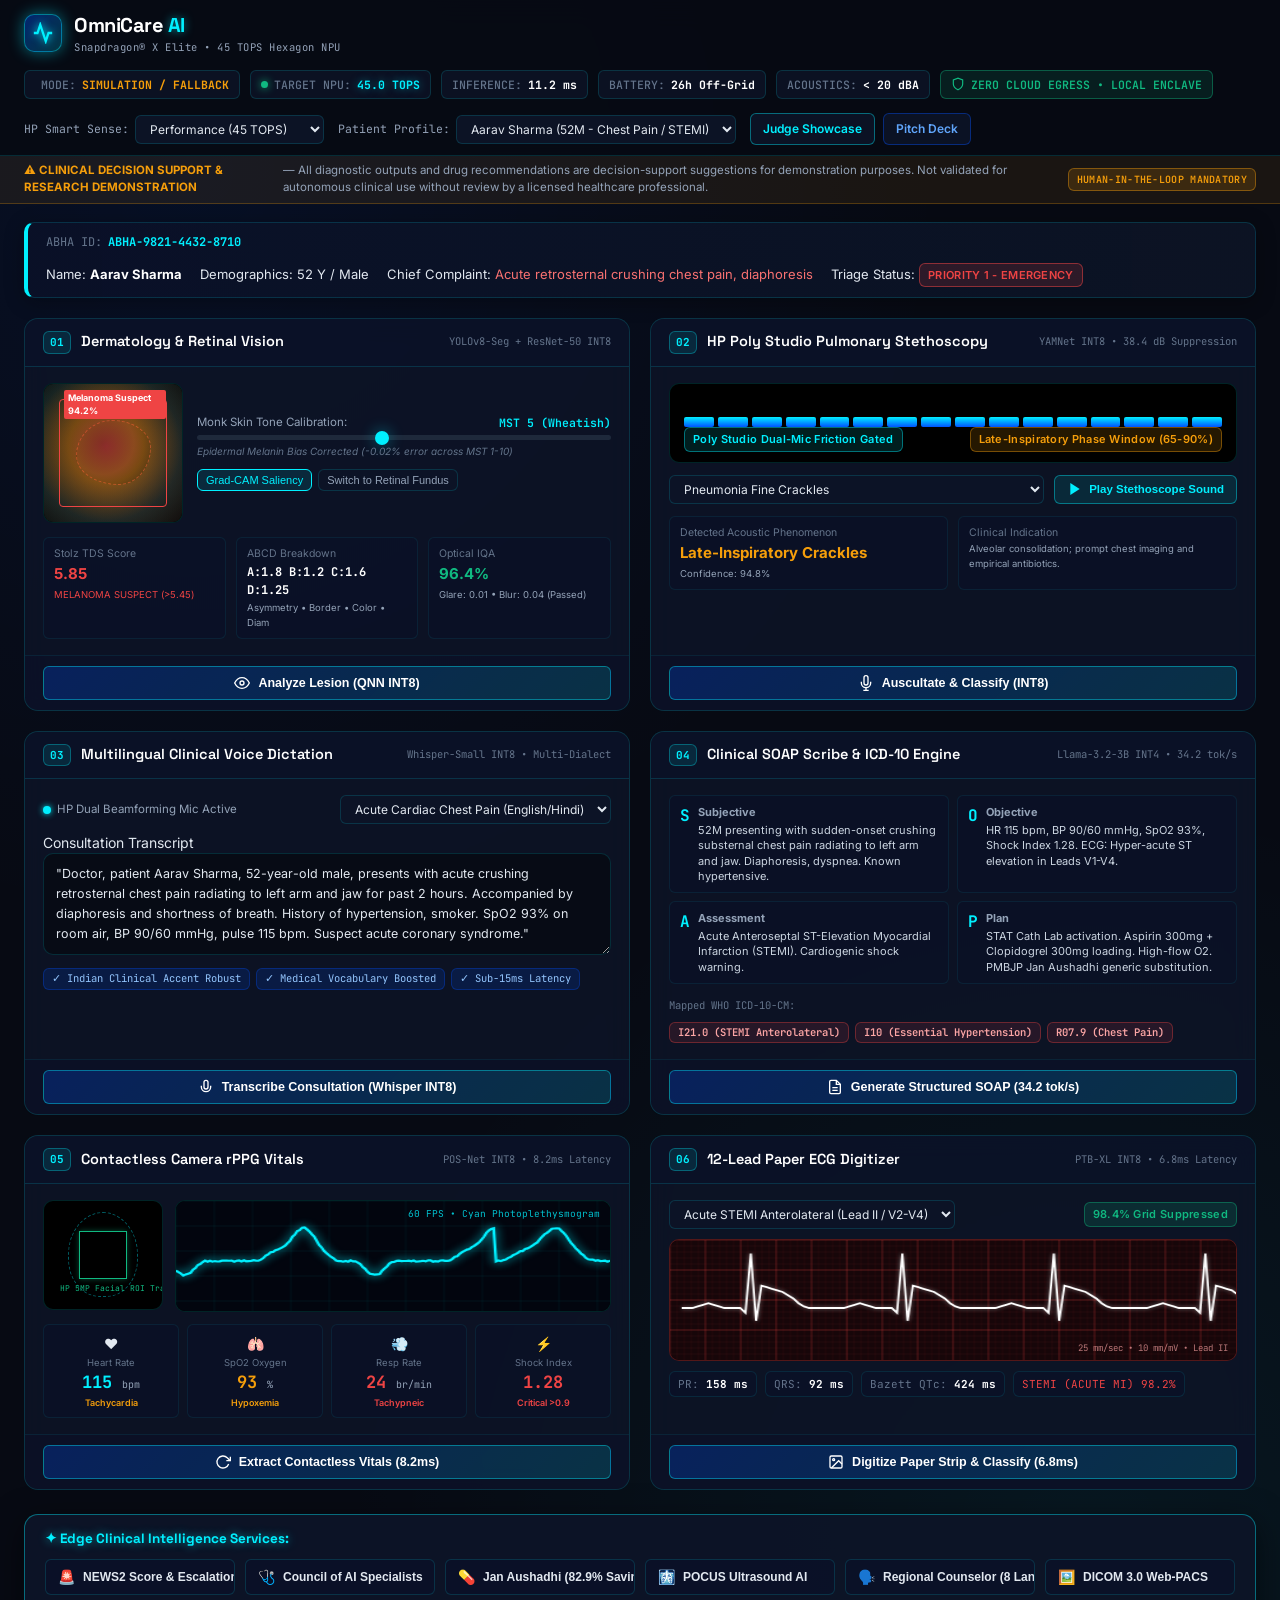
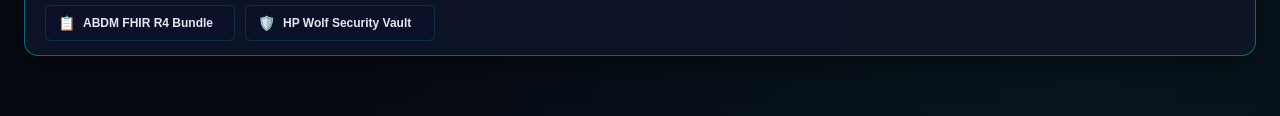
==== commit b27f3c7f: "feat(omnicare): complete 21-phase competition readiness overhaul - Hardware Transparency: added exec" ====
--- a/frontend/index.html
+++ b/frontend/index.html
@@ -27,9 +27,14 @@
 
     <!-- Live Telemetry HUD Bar -->
     <div class="hud-telemetry" id="telemetryBar">
+      <div class="telemetry-pill" id="executionModePill" title="Detected Hardware Acceleration Mode">
+        <span class="pill-dot amber-pulse" id="modeDot"></span>
+        <span class="pill-label">MODE:</span>
+        <span class="pill-val text-amber" id="executionModeVal">SIMULATION / FALLBACK</span>
+      </div>
       <div class="telemetry-pill">
         <span class="pill-dot green-pulse"></span>
-        <span class="pill-label">NPU PEAK:</span>
+        <span class="pill-label">TARGET NPU:</span>
         <span class="pill-val cyan-glow" id="npuTopsVal">45.0 TOPS</span>
       </div>
       <div class="telemetry-pill">
@@ -44,9 +49,9 @@
         <span class="pill-label">ACOUSTICS:</span>
         <span class="pill-val" id="fanAcousticsVal">&lt; 20 dBA</span>
       </div>
-      <div class="telemetry-pill privacy-badge">
+      <div class="telemetry-pill privacy-badge" title="Designed for zero-cloud data processing and privacy-preserving local storage; formal compliance assessment required for production deployment.">
         <svg viewBox="0 0 24 24" width="14" height="14" fill="none" stroke="currentColor" stroke-width="2"><path d="M12 22s8-4 8-10V5l-8-3-8 3v7c0 6 8 10 8 10z"/></svg>
-        <span>DPDP ACT 2023 ZERO CLOUD EGRESS</span>
+        <span>ZERO CLOUD EGRESS • LOCAL ENCLAVE</span>
       </div>
     </div>
 
@@ -77,8 +82,18 @@
     </div>
   </header>
 
+  <!-- CLINICAL SAFETY & DECISION SUPPORT DISCLAIMER BAR -->
+  <div class="clinical-safety-banner" id="clinicalSafetyBanner" style="background: rgba(245, 158, 11, 0.08); border-bottom: 1px solid rgba(245, 158, 11, 0.25); color: #F8FAFC; padding: 6px 24px; font-size: 11.5px; display: flex; align-items: center; justify-content: space-between; gap: 12px; z-index: 40;">
+    <div style="display: flex; align-items: center; gap: 8px;">
+      <span style="color: #F59E0B; font-weight: 700;">⚠️ CLINICAL DECISION SUPPORT &amp; RESEARCH DEMONSTRATION</span>
+      <span style="color: #94A3B8;">— All diagnostic outputs and drug recommendations are decision-support suggestions for demonstration purposes. Not validated for autonomous clinical use without review by a licensed healthcare professional.</span>
+    </div>
+    <span class="badge badge-amber" style="font-size: 10px; font-family: var(--font-mono); white-space: nowrap;">HUMAN-IN-THE-LOOP MANDATORY</span>
+  </div>
+
   <!-- ==================== MAIN CLINICAL COCKPIT GRID ==================== -->
   <main class="cockpit-container">
+
     
     <!-- PATIENT BANNER -->
     <section class="patient-banner" id="patientBanner">
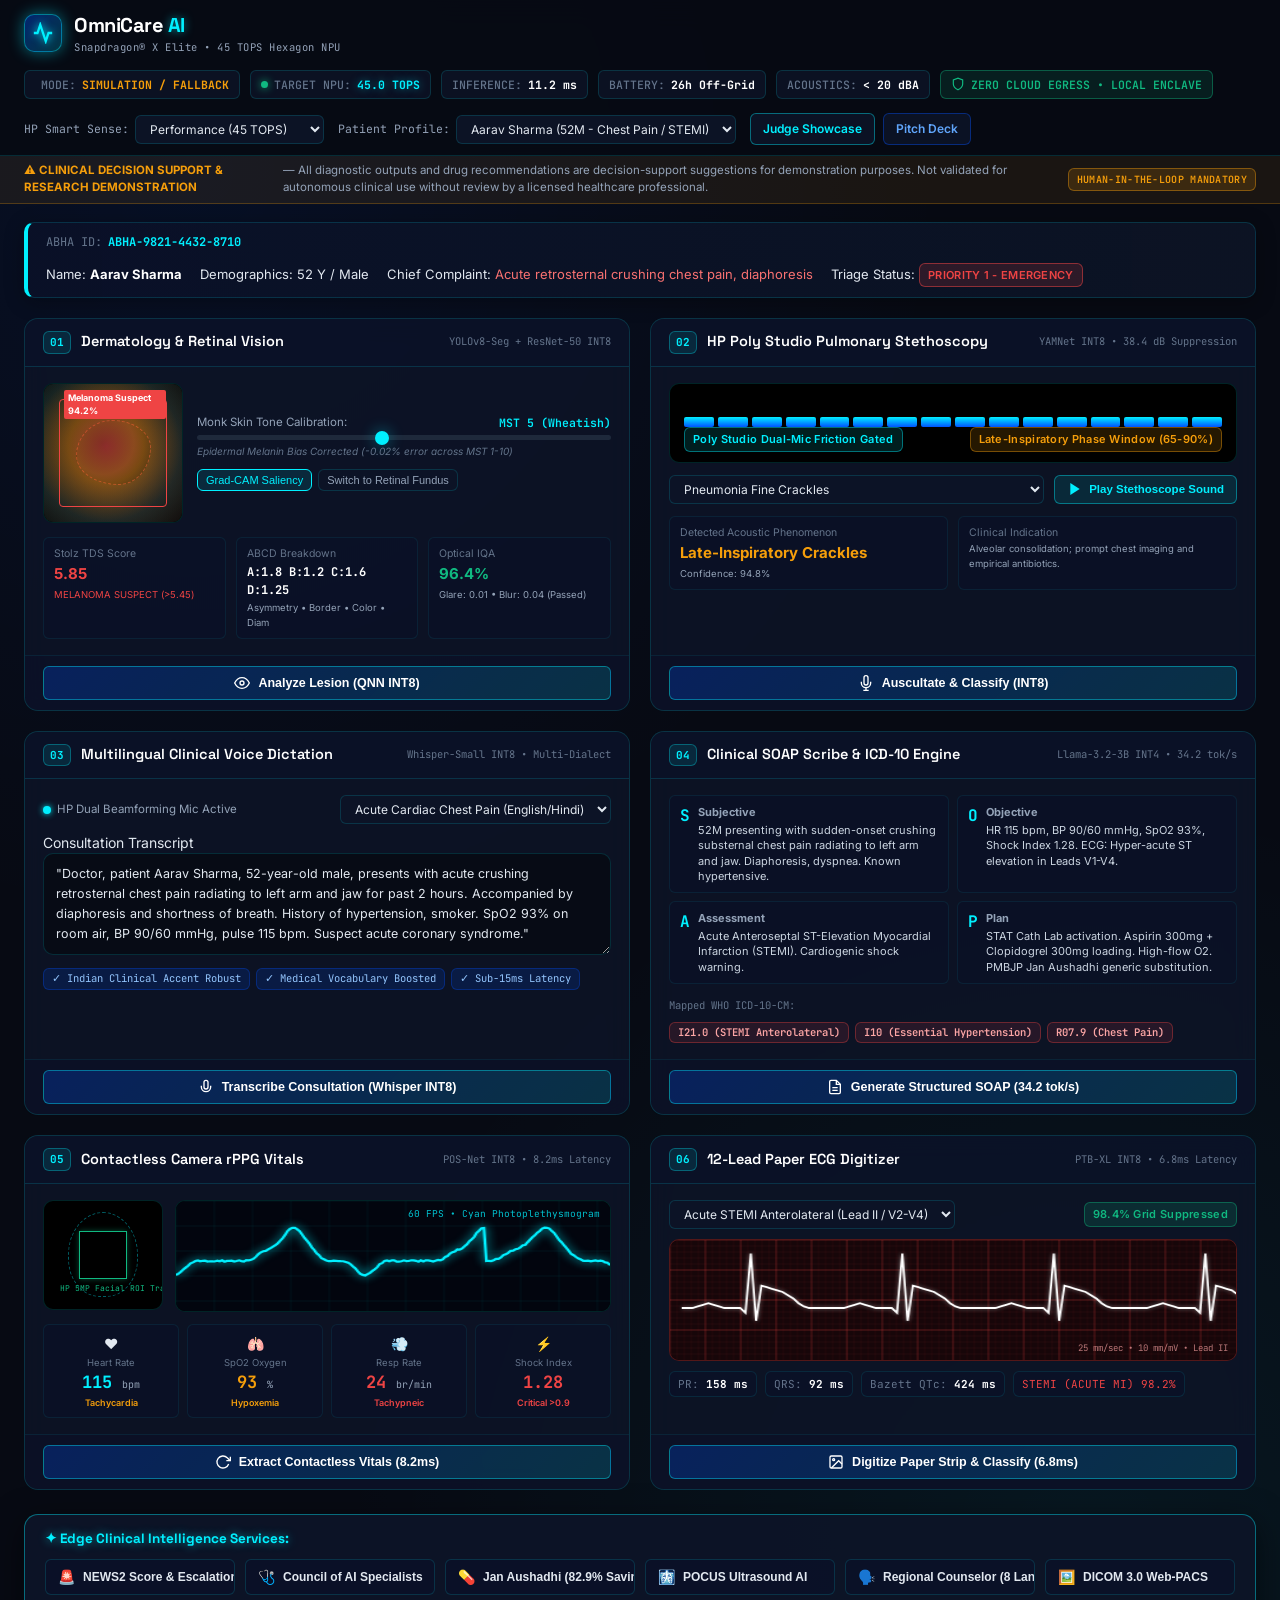
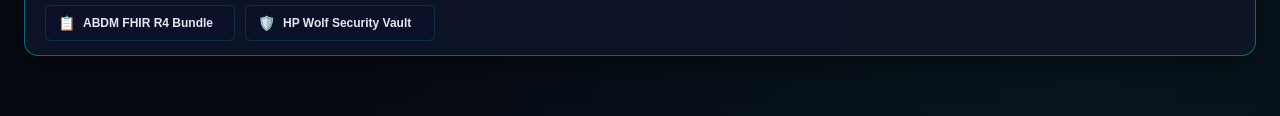
==== commit 57faeee0: "fix(cockpit): resolve modal sizing and add 8-language audio pause/resume/stop with phonetic fallback" ====
--- a/frontend/index.html
+++ b/frontend/index.html
@@ -500,7 +500,7 @@
   </dialog>
 
   <!-- MODAL 2: COUNCIL OF SPECIALISTS -->
-  <dialog id="modalCouncil" class="clinical-modal" aria-labelledby="councilTitle">
+  <dialog id="modalCouncil" class="clinical-modal modal-wide" aria-labelledby="councilTitle">
     <div class="modal-dialog-content modal-wide">
       <div class="modal-header">
         <h2 id="councilTitle">Autonomous Council of AI Specialists & CMO Arbitration</h2>
@@ -516,7 +516,7 @@
   </dialog>
 
   <!-- MODAL 3: PMBJP JAN AUSHADHI & CYP450 DDI -->
-  <dialog id="modalJanAushadhi" class="clinical-modal" aria-labelledby="janaushadhiTitle">
+  <dialog id="modalJanAushadhi" class="clinical-modal modal-wide" aria-labelledby="janaushadhiTitle">
     <div class="modal-dialog-content modal-wide">
       <div class="modal-header">
         <h2 id="janaushadhiTitle">PMBJP Jan Aushadhi Generic Substitution & CYP450 DDI Engine</h2>
@@ -532,8 +532,8 @@
   </dialog>
 
   <!-- MODAL 4: HANDHELD POCUS ULTRASOUND -->
-  <dialog id="modalPocus" class="clinical-modal" aria-labelledby="pocusTitle">
-    <div class="modal-dialog-content">
+  <dialog id="modalPocus" class="clinical-modal modal-wide" aria-labelledby="pocusTitle">
+    <div class="modal-dialog-content modal-wide">
       <div class="modal-header">
         <h2 id="pocusTitle">Point-of-Care Ultrasound (POCUS) AI Evaluation</h2>
         <button type="button" class="modal-close-btn" data-close="modalPocus">&times;</button>
@@ -548,8 +548,8 @@
   </dialog>
 
   <!-- MODAL 5: REGIONAL SPEECH COUNSELOR -->
-  <dialog id="modalCounselor" class="clinical-modal" aria-labelledby="counselorTitle">
-    <div class="modal-dialog-content">
+  <dialog id="modalCounselor" class="clinical-modal modal-wide" aria-labelledby="counselorTitle">
+    <div class="modal-dialog-content modal-wide">
       <div class="modal-header">
         <h2 id="counselorTitle">Multilingual Patient Counselor (8 Indian Languages)</h2>
         <button type="button" class="modal-close-btn" data-close="modalCounselor">&times;</button>
@@ -564,7 +564,7 @@
   </dialog>
 
   <!-- MODAL 6: DICOM 3.0 WEB-PACS -->
-  <dialog id="modalPacs" class="clinical-modal" aria-labelledby="pacsTitle">
+  <dialog id="modalPacs" class="clinical-modal modal-wide" aria-labelledby="pacsTitle">
     <div class="modal-dialog-content modal-wide">
       <div class="modal-header">
         <h2 id="pacsTitle">On-Device DICOM 3.0 Web-PACS Micro-Server</h2>
@@ -580,7 +580,7 @@
   </dialog>
 
   <!-- MODAL 7: ABDM FHIR R4 JSON BUNDLE -->
-  <dialog id="modalFhir" class="clinical-modal" aria-labelledby="fhirTitle">
+  <dialog id="modalFhir" class="clinical-modal modal-wide" aria-labelledby="fhirTitle">
     <div class="modal-dialog-content modal-wide">
       <div class="modal-header">
         <h2 id="fhirTitle">NRCeS India ABDM / ABHA FHIR R4 Clinical Bundle</h2>
@@ -597,7 +597,7 @@
   </dialog>
 
   <!-- MODAL 8: HP WOLF SECURITY ENCLAVE -->
-  <dialog id="modalWolfVault" class="clinical-modal" aria-labelledby="wolfTitle">
+  <dialog id="modalWolfVault" class="clinical-modal modal-wide" aria-labelledby="wolfTitle">
     <div class="modal-dialog-content modal-wide">
       <div class="modal-header">
         <h2 id="wolfTitle">HP Wolf Security Hardware Vault & Merkle Audit Trail</h2>
--- a/frontend/css/cockpit.css
+++ b/frontend/css/cockpit.css
@@ -1064,13 +1064,21 @@
   border: none;
   background: transparent;
   padding: 0;
-  max-width: 90vw;
-  width: 680px;
+  width: min(92vw, 760px);
+  max-width: 95vw;
+  max-height: 90vh;
   color: var(--text-main);
+  overflow: visible;
+}
+
+.clinical-modal.modal-wide,
+.clinical-modal:has(.modal-wide) {
+  width: min(96vw, 980px);
+  max-width: 96vw;
 }
 
 .clinical-modal::backdrop {
-  background: rgba(4, 7, 15, 0.85);
+  background: rgba(4, 7, 15, 0.88);
   backdrop-filter: blur(8px);
 }
 
@@ -1078,30 +1086,33 @@
   background: #0B1120;
   border: 1px solid var(--border-glow);
   border-radius: var(--radius-lg);
-  box-shadow: 0 12px 48px rgba(0, 0, 0, 0.8), var(--cyan-glow);
+  box-shadow: 0 16px 56px rgba(0, 0, 0, 0.85), var(--cyan-glow);
   display: flex;
   flex-direction: column;
-  max-height: 85vh;
+  width: 100%;
+  max-height: 88vh;
   overflow: hidden;
 }
 
-.modal-wide {
-  width: 840px;
+.modal-dialog-content.modal-wide {
+  width: 100%;
 }
 
 .modal-header {
   display: flex;
   align-items: center;
   justify-content: space-between;
-  padding: 16px 20px;
-  background: rgba(10, 17, 40, 0.8);
+  padding: 16px 22px;
+  background: rgba(10, 17, 40, 0.85);
   border-bottom: 1px solid var(--border-subtle);
+  flex-shrink: 0;
 }
 
 .modal-header h2 {
   font-family: var(--font-display);
   font-size: 16px;
   color: #FFFFFF;
+  margin: 0;
 }
 
 .modal-close-btn {
@@ -1111,6 +1122,7 @@
   font-size: 24px;
   cursor: pointer;
   line-height: 1;
+  transition: color 0.2s ease;
 }
 
 .modal-close-btn:hover {
@@ -1118,18 +1130,34 @@
 }
 
 .modal-body {
-  padding: 20px;
+  padding: 20px 22px;
   overflow-y: auto;
+  overflow-x: hidden;
   flex: 1;
+  max-height: calc(88vh - 125px);
+  scrollbar-width: thin;
+  scrollbar-color: var(--cyan-primary) rgba(15, 23, 42, 0.6);
+}
+
+.modal-body::-webkit-scrollbar {
+  width: 6px;
+}
+.modal-body::-webkit-scrollbar-track {
+  background: rgba(15, 23, 42, 0.6);
+}
+.modal-body::-webkit-scrollbar-thumb {
+  background: var(--cyan-primary);
+  border-radius: 3px;
 }
 
 .modal-footer {
   display: flex;
   justify-content: flex-end;
   gap: 10px;
-  padding: 12px 20px;
-  background: rgba(10, 17, 40, 0.6);
+  padding: 12px 22px;
+  background: rgba(10, 17, 40, 0.75);
   border-top: 1px solid var(--border-subtle);
+  flex-shrink: 0;
 }
 
 .json-code-box {
@@ -1145,12 +1173,133 @@
   overflow: auto;
 }
 
+.table-responsive {
+  width: 100%;
+  overflow-x: auto;
+  margin-top: 10px;
+  border-radius: var(--radius-sm);
+  border: 1px solid rgba(255, 255, 255, 0.05);
+  -webkit-overflow-scrolling: touch;
+}
+
 /* Modal Content Styles */
 .modal-grid-2 {
   display: grid;
-  grid-template-columns: 1fr 1fr;
+  grid-template-columns: repeat(auto-fit, minmax(260px, 1fr));
   gap: 14px;
   margin-bottom: 14px;
+}
+
+/* Regional Counselor Audio Controls */
+.counselor-audio-card {
+  background: linear-gradient(135deg, rgba(0, 82, 255, 0.08), rgba(0, 240, 255, 0.04));
+  border: 1px solid rgba(0, 240, 255, 0.25);
+  border-radius: 10px;
+  padding: 14px 18px;
+  margin-bottom: 14px;
+}
+
+.counselor-ctrl-row {
+  display: flex;
+  justify-content: space-between;
+  align-items: center;
+  flex-wrap: wrap;
+  gap: 10px;
+  margin-bottom: 12px;
+}
+
+.audio-btn-group {
+  display: inline-flex;
+  align-items: center;
+  gap: 8px;
+}
+
+.audio-ctrl-btn {
+  background: rgba(13, 21, 39, 0.9);
+  border: 1px solid rgba(0, 240, 255, 0.3);
+  color: #F8FAFC;
+  padding: 7px 14px;
+  border-radius: 6px;
+  font-size: 12px;
+  font-weight: 600;
+  cursor: pointer;
+  display: inline-flex;
+  align-items: center;
+  gap: 6px;
+  transition: all 0.2s ease;
+}
+
+.audio-ctrl-btn:hover:not(:disabled) {
+  background: rgba(0, 240, 255, 0.15);
+  border-color: #00F0FF;
+  color: #00F0FF;
+}
+
+.audio-ctrl-btn.btn-play {
+  background: rgba(16, 185, 129, 0.15);
+  border-color: #10B981;
+  color: #10B981;
+}
+
+.audio-ctrl-btn.btn-play:hover {
+  background: rgba(16, 185, 129, 0.25);
+  box-shadow: 0 0 12px rgba(16, 185, 129, 0.4);
+}
+
+.audio-ctrl-btn.btn-pause {
+  background: rgba(245, 158, 11, 0.15);
+  border-color: #F59E0B;
+  color: #F59E0B;
+}
+
+.audio-ctrl-btn.btn-stop {
+  background: rgba(239, 68, 68, 0.15);
+  border-color: #EF4444;
+  color: #EF4444;
+}
+
+.audio-ctrl-btn:disabled {
+  opacity: 0.4;
+  cursor: not-allowed;
+}
+
+.audio-equalizer {
+  display: inline-flex;
+  align-items: flex-end;
+  gap: 3px;
+  height: 16px;
+  margin-left: 6px;
+}
+
+.audio-equalizer span {
+  width: 3px;
+  background: #00F0FF;
+  border-radius: 2px;
+  height: 4px;
+  transition: height 0.15s ease;
+}
+
+.audio-equalizer.active span:nth-child(1) { animation: eqBar 0.5s infinite ease-in-out alternate; }
+.audio-equalizer.active span:nth-child(2) { animation: eqBar 0.7s infinite ease-in-out alternate 0.1s; }
+.audio-equalizer.active span:nth-child(3) { animation: eqBar 0.4s infinite ease-in-out alternate 0.2s; }
+.audio-equalizer.active span:nth-child(4) { animation: eqBar 0.6s infinite ease-in-out alternate 0.3s; }
+
+@keyframes eqBar {
+  0% { height: 4px; }
+  100% { height: 16px; }
+}
+
+.voice-status-pill {
+  font-size: 11px;
+  font-family: var(--font-mono);
+  padding: 4px 10px;
+  border-radius: 12px;
+  background: rgba(0, 82, 255, 0.15);
+  border: 1px solid rgba(0, 240, 255, 0.25);
+  color: #94A3B8;
+  display: inline-flex;
+  align-items: center;
+  gap: 6px;
 }
 
 .specialist-opinion-card {
